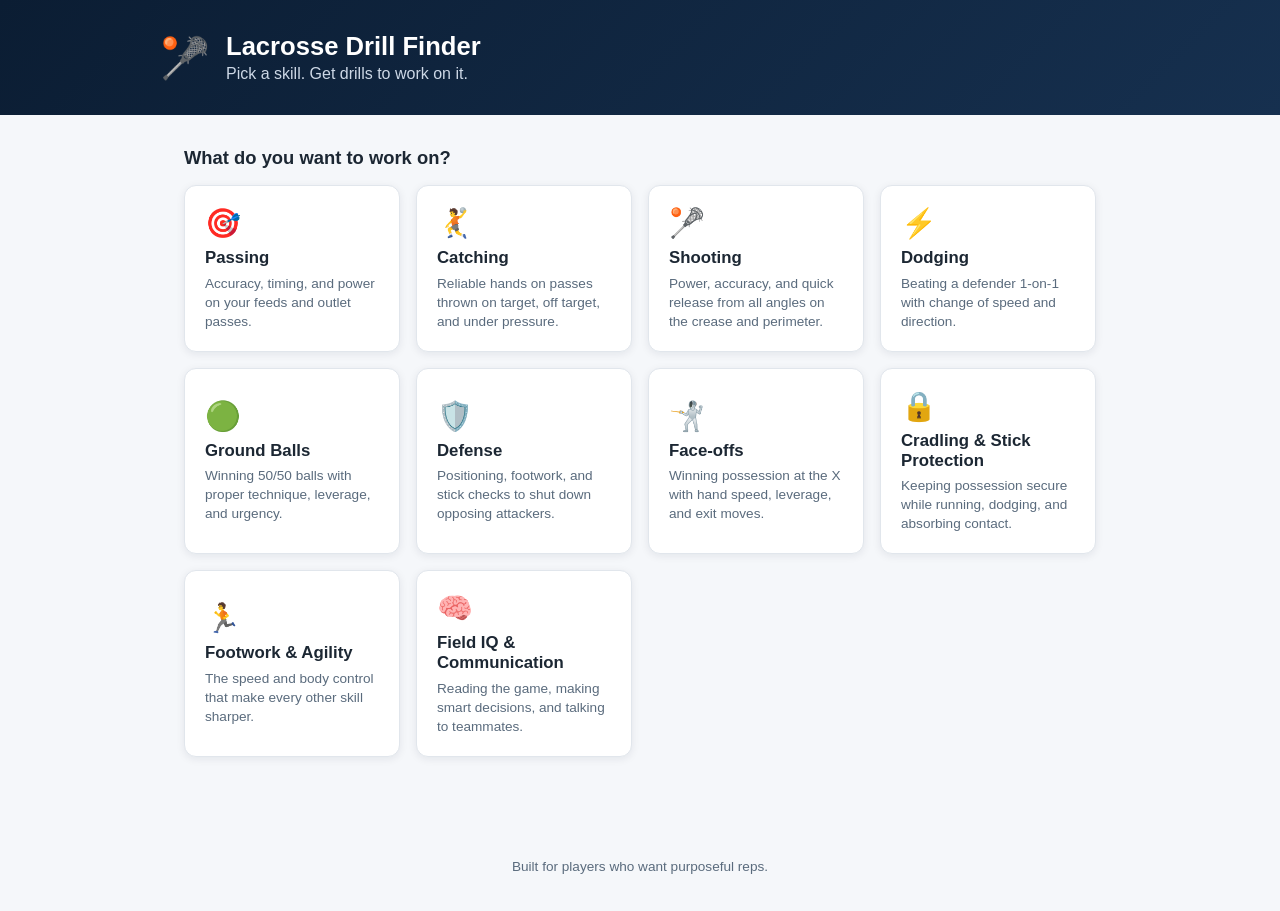
==== index.html @ 7d3f8bb2 "Add lacrosse skill/drill finder web app Single-page app where a player picks a skill (passing, catch" ====
<!doctype html>
<html lang="en">
<head>
  <meta charset="UTF-8" />
  <meta name="viewport" content="width=device-width, initial-scale=1.0" />
  <title>Lacrosse Drill Finder</title>
  <link rel="stylesheet" href="styles.css" />
</head>
<body>
  <header class="site-header">
    <div class="header-inner">
      <span class="logo">🥍</span>
      <div>
        <h1>Lacrosse Drill Finder</h1>
        <p class="tagline">Pick a skill. Get drills to work on it.</p>
      </div>
    </div>
  </header>

  <main>
    <section id="skill-picker" aria-label="Skill selection">
      <h2 class="section-title">What do you want to work on?</h2>
      <div id="skill-grid" class="skill-grid"></div>
    </section>

    <section id="drill-results" class="drill-results" hidden>
      <div class="results-header">
        <button id="back-button" class="back-button" type="button">&larr; All skills</button>
        <div>
          <h2 id="results-title"></h2>
          <p id="results-description" class="results-description"></p>
        </div>
      </div>
      <div id="drill-list" class="drill-list"></div>
    </section>
  </main>

  <footer class="site-footer">
    <p>Built for players who want purposeful reps.</p>
  </footer>

  <script src="data.js"></script>
  <script src="app.js"></script>
</body>
</html>
---- styles.css ----
:root {
  --navy: #0b1d33;
  --navy-light: #16304f;
  --orange: #ff7a29;
  --orange-dark: #e8611a;
  --bg: #f5f7fa;
  --card-bg: #ffffff;
  --text: #1c2733;
  --text-muted: #5a6b7d;
  --border: #e1e6ec;
  --radius: 12px;
  --shadow: 0 2px 8px rgba(11, 29, 51, 0.08);
}

@media (prefers-color-scheme: dark) {
  :root {
    --bg: #0e1620;
    --card-bg: #172231;
    --text: #eaf0f6;
    --text-muted: #9aabbd;
    --border: #263447;
    --shadow: 0 2px 10px rgba(0, 0, 0, 0.35);
  }
}

* {
  box-sizing: border-box;
}

body {
  margin: 0;
  font-family: "Segoe UI", Roboto, Helvetica, Arial, sans-serif;
  background: var(--bg);
  color: var(--text);
}

.site-header {
  background: linear-gradient(135deg, var(--navy), var(--navy-light));
  color: #fff;
  padding: 2rem 1.5rem;
}

.header-inner {
  max-width: 960px;
  margin: 0 auto;
  display: flex;
  align-items: center;
  gap: 1rem;
}

.logo {
  font-size: 2.5rem;
  line-height: 1;
}

.site-header h1 {
  margin: 0;
  font-size: 1.6rem;
}

.tagline {
  margin: 0.25rem 0 0;
  color: #cdd8e6;
}

main {
  max-width: 960px;
  margin: 0 auto;
  padding: 2rem 1.5rem 4rem;
}

.section-title {
  font-size: 1.15rem;
  margin: 0 0 1rem;
  color: var(--text);
}

.skill-grid {
  display: grid;
  grid-template-columns: repeat(auto-fill, minmax(200px, 1fr));
  gap: 1rem;
}

.skill-card {
  background: var(--card-bg);
  border: 1px solid var(--border);
  border-radius: var(--radius);
  padding: 1.25rem;
  text-align: left;
  cursor: pointer;
  box-shadow: var(--shadow);
  transition: transform 0.12s ease, border-color 0.12s ease;
  color: var(--text);
  font: inherit;
}

.skill-card:hover,
.skill-card:focus-visible {
  transform: translateY(-2px);
  border-color: var(--orange);
  outline: none;
}

.skill-card .skill-icon {
  font-size: 1.8rem;
  display: block;
  margin-bottom: 0.5rem;
}

.skill-card h3 {
  margin: 0 0 0.35rem;
  font-size: 1.05rem;
}

.skill-card p {
  margin: 0;
  font-size: 0.85rem;
  color: var(--text-muted);
  line-height: 1.4;
}

.drill-results {
  margin-top: 1rem;
}

.results-header {
  display: flex;
  align-items: flex-start;
  gap: 1rem;
  margin-bottom: 1.5rem;
  flex-wrap: wrap;
}

.back-button {
  background: none;
  border: 1px solid var(--border);
  border-radius: 999px;
  padding: 0.4rem 0.9rem;
  font-size: 0.85rem;
  cursor: pointer;
  color: var(--text);
  white-space: nowrap;
}

.back-button:hover {
  border-color: var(--orange);
  color: var(--orange-dark);
}

#results-title {
  margin: 0.15rem 0 0.25rem;
  font-size: 1.4rem;
}

.results-description {
  margin: 0;
  color: var(--text-muted);
}

.drill-list {
  display: flex;
  flex-direction: column;
  gap: 1rem;
}

.drill-card {
  background: var(--card-bg);
  border: 1px solid var(--border);
  border-left: 4px solid var(--orange);
  border-radius: var(--radius);
  padding: 1.25rem 1.5rem;
  box-shadow: var(--shadow);
}

.drill-card-header {
  display: flex;
  justify-content: space-between;
  align-items: baseline;
  gap: 1rem;
  flex-wrap: wrap;
}

.drill-card h3 {
  margin: 0;
  font-size: 1.1rem;
}

.difficulty {
  font-size: 0.75rem;
  font-weight: 600;
  padding: 0.2rem 0.6rem;
  border-radius: 999px;
  white-space: nowrap;
}

.difficulty-beginner {
  background: #e3f6e8;
  color: #1e7a3d;
}

.difficulty-intermediate {
  background: #fff3d9;
  color: #9a6a00;
}

.difficulty-advanced {
  background: #fde3e3;
  color: #b3261e;
}

@media (prefers-color-scheme: dark) {
  .difficulty-beginner {
    background: #163a24;
    color: #7fd99a;
  }
  .difficulty-intermediate {
    background: #3a2f10;
    color: #f0c565;
  }
  .difficulty-advanced {
    background: #3a1616;
    color: #f29a95;
  }
}

.drill-summary {
  margin: 0.5rem 0;
  color: var(--text-muted);
  font-style: italic;
}

.drill-instructions {
  margin: 0.5rem 0 0.75rem;
  line-height: 1.5;
}

.drill-meta {
  display: flex;
  gap: 1.5rem;
  flex-wrap: wrap;
  font-size: 0.85rem;
  color: var(--text-muted);
}

.drill-meta strong {
  color: var(--text);
}

.site-footer {
  text-align: center;
  padding: 1.5rem;
  color: var(--text-muted);
  font-size: 0.85rem;
}
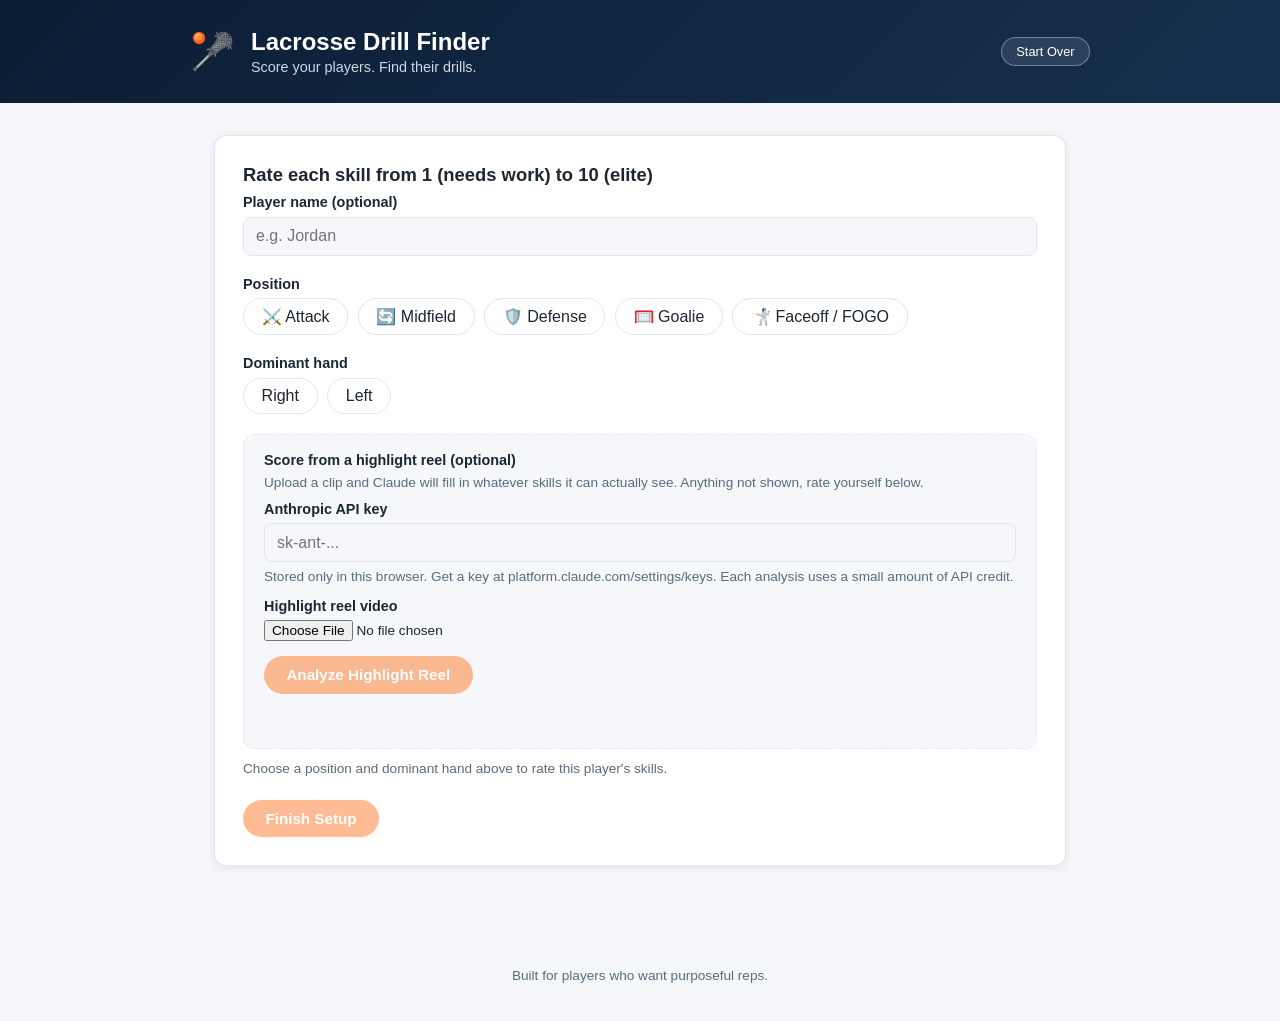
==== commit cb51acf6: "Add root index redirect for GitHub Pages hosting Lets the app be reached at the plain repo Pages URL" ====
--- a/index.html
+++ b/index.html
@@ -1,45 +1,11 @@
 <!doctype html>
 <html lang="en">
 <head>
-  <meta charset="UTF-8" />
-  <meta name="viewport" content="width=device-width, initial-scale=1.0" />
-  <title>Lacrosse Drill Finder</title>
-  <link rel="stylesheet" href="styles.css" />
+<meta charset="UTF-8" />
+<meta http-equiv="refresh" content="0; url=lacrosse-drill-finder.html" />
+<title>Lacrosse Drill Finder</title>
 </head>
 <body>
-  <header class="site-header">
-    <div class="header-inner">
-      <span class="logo">🥍</span>
-      <div>
-        <h1>Lacrosse Drill Finder</h1>
-        <p class="tagline">Pick a skill. Get drills to work on it.</p>
-      </div>
-    </div>
-  </header>
-
-  <main>
-    <section id="skill-picker" aria-label="Skill selection">
-      <h2 class="section-title">What do you want to work on?</h2>
-      <div id="skill-grid" class="skill-grid"></div>
-    </section>
-
-    <section id="drill-results" class="drill-results" hidden>
-      <div class="results-header">
-        <button id="back-button" class="back-button" type="button">&larr; All skills</button>
-        <div>
-          <h2 id="results-title"></h2>
-          <p id="results-description" class="results-description"></p>
-        </div>
-      </div>
-      <div id="drill-list" class="drill-list"></div>
-    </section>
-  </main>
-
-  <footer class="site-footer">
-    <p>Built for players who want purposeful reps.</p>
-  </footer>
-
-  <script src="data.js"></script>
-  <script src="app.js"></script>
+<p>Redirecting to the <a href="lacrosse-drill-finder.html">Lacrosse Drill Finder</a>...</p>
 </body>
 </html>
